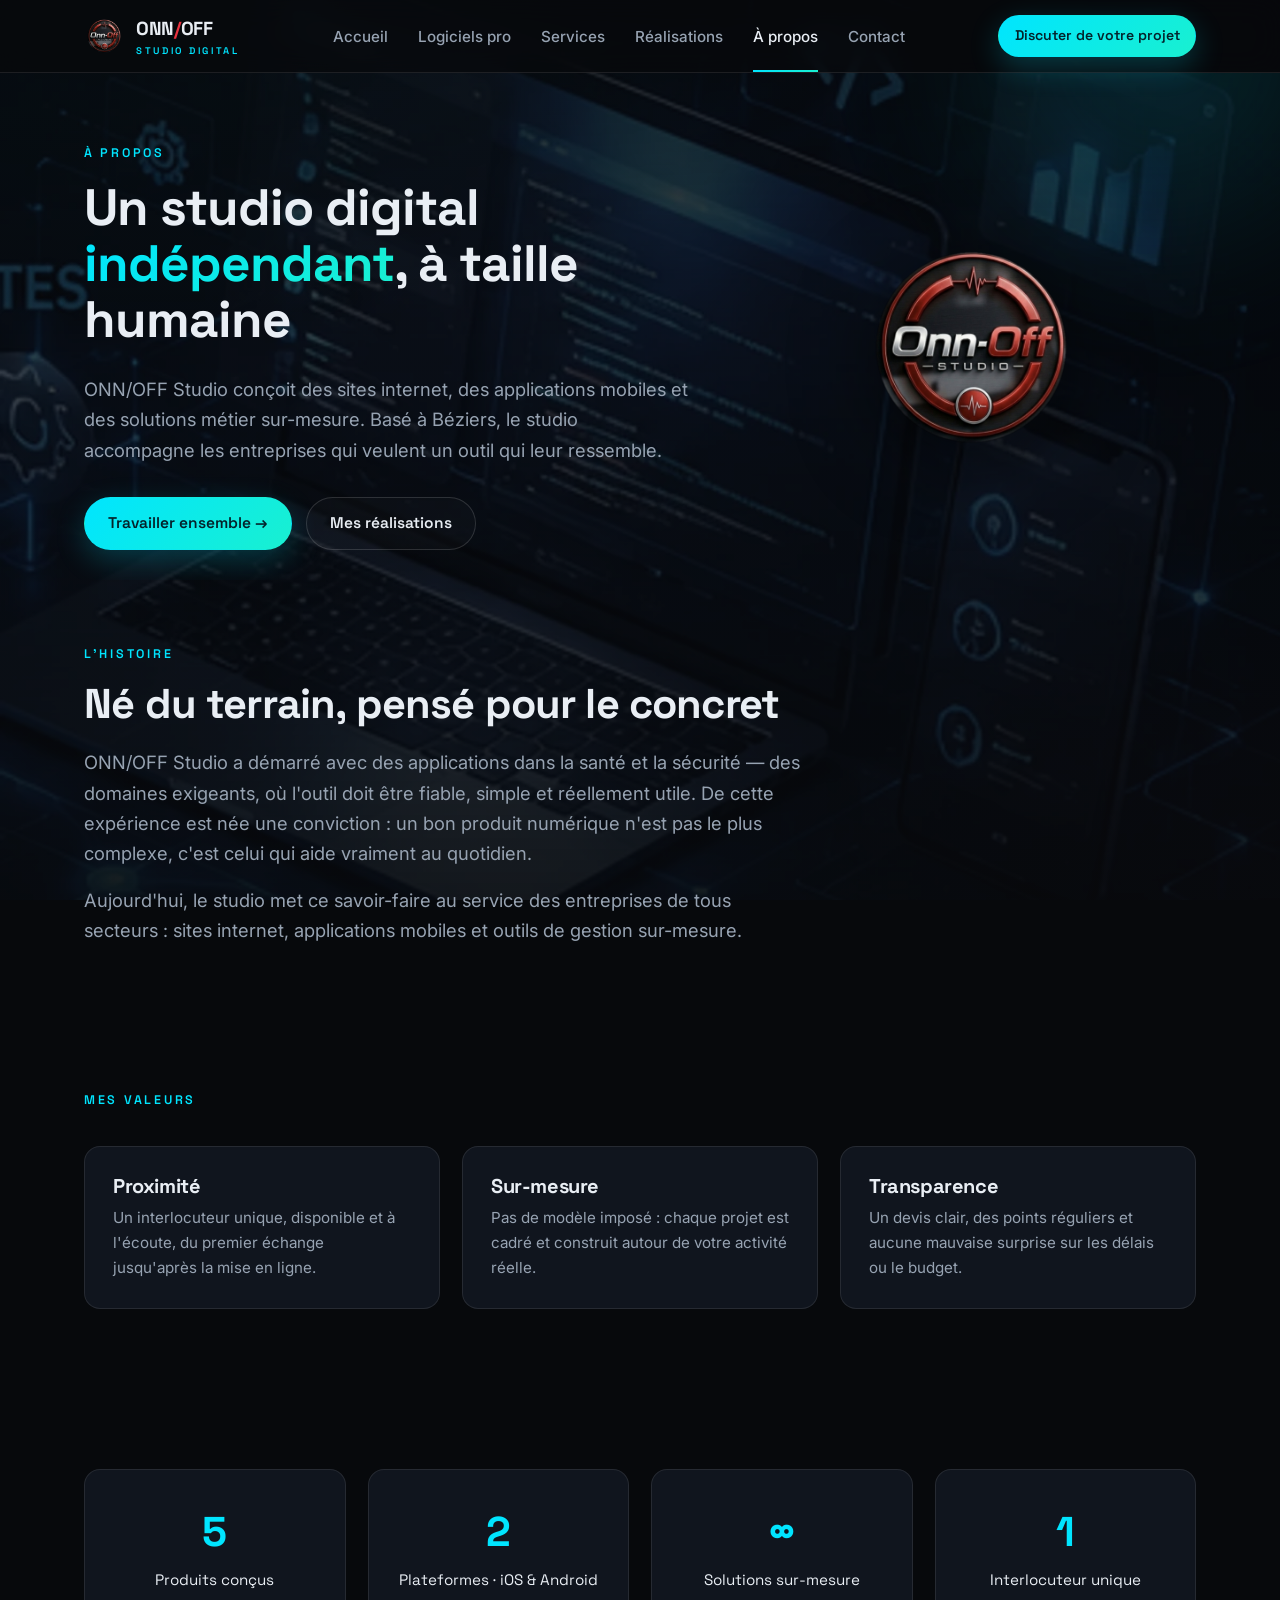
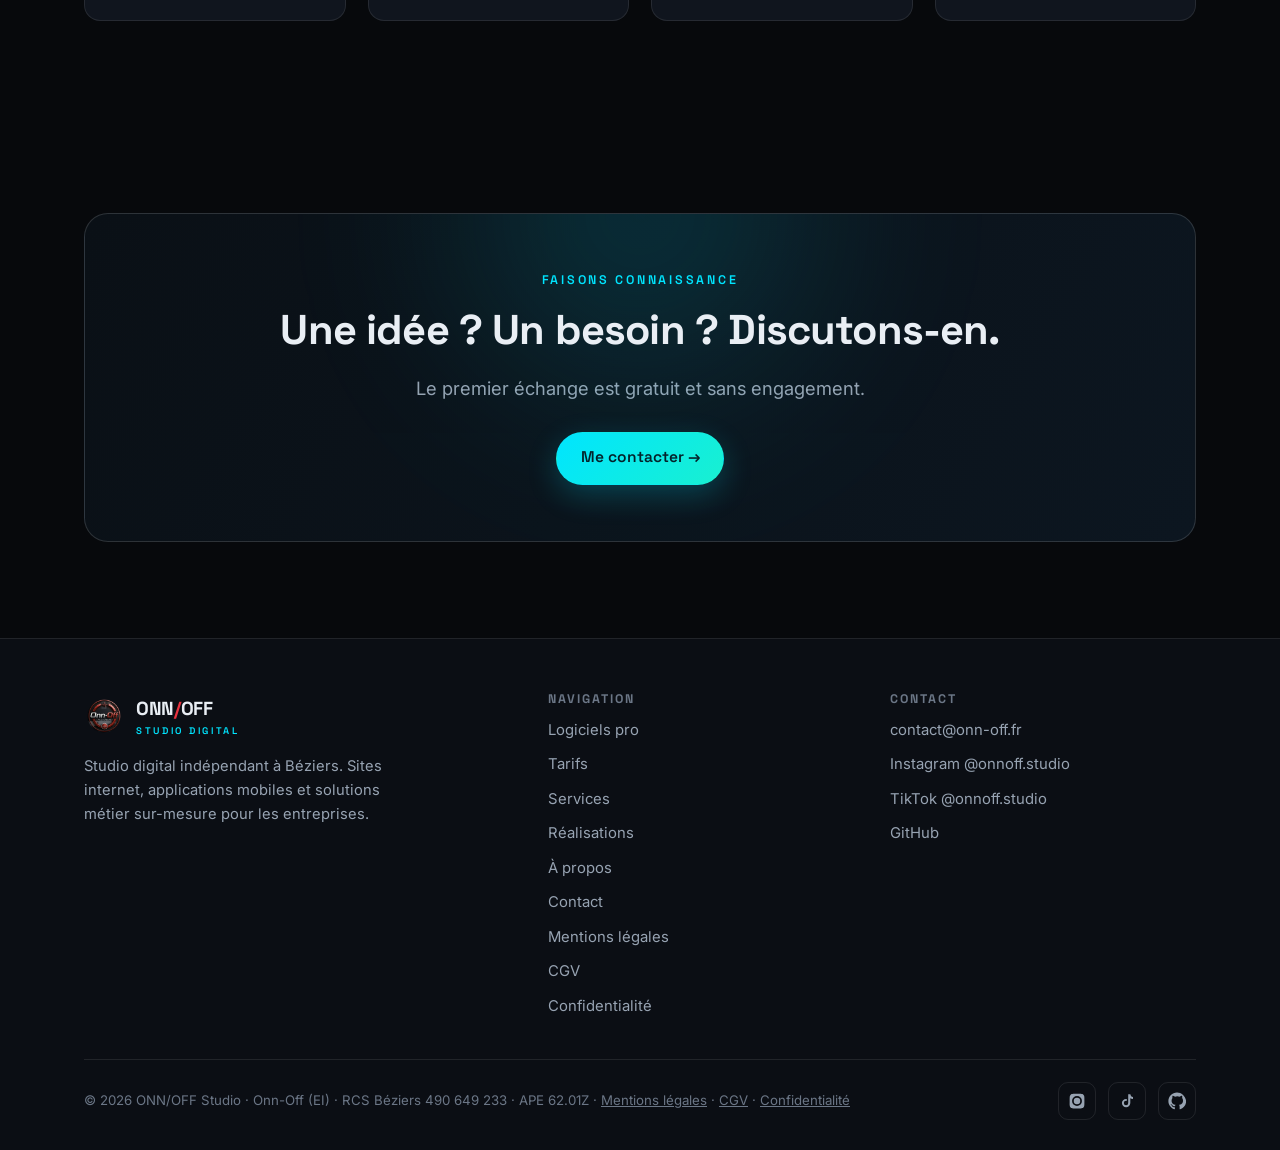
==== a-propos.html @ 8f3fb1c6 "feat: email de contact professionnel contact@onn-off.fr (remplace onnoff1975@gmail.com) Co-Authored-" ====
<!DOCTYPE html>
<html lang="fr">
<head>
<meta charset="UTF-8">
<meta name="viewport" content="width=device-width, initial-scale=1">
<title>À propos — ONN/OFF Studio · Studio digital indépendant à Béziers</title>
<meta name="description" content="ONN/OFF Studio, studio digital indépendant à Béziers : sites web, applications mobiles et solutions métier sur-mesure pour les entreprises.">
<meta property="og:title" content="À propos — ONN/OFF Studio · Studio digital indépendant à Béziers">
<meta property="og:description" content="ONN/OFF Studio, studio digital indépendant à Béziers : sites web, applications mobiles et solutions métier sur-mesure pour les entreprises.">
<meta property="og:image" content="og-banner.png">
<link rel="icon" href="logo.png">
<link rel="preconnect" href="https://fonts.googleapis.com">
<link rel="preconnect" href="https://fonts.gstatic.com" crossorigin>
<link href="https://fonts.googleapis.com/css2?family=Inter:wght@400;500;600&family=Space+Grotesk:wght@500;600;700&display=swap" rel="stylesheet">
<link rel="stylesheet" href="style.css">
</head>
<body>
<header class="site-header">
  <div class="container nav">
    <a href="index.html" class="brand">
      <img src="logo.png" alt="ONN/OFF Studio">
      <span>ONN<span class="slash">/</span>OFF<small>STUDIO DIGITAL</small></span>
    </a>
    <nav>
      <ul class="nav-links"><li><a href="index.html">Accueil</a></li><li><a href="index.html#logiciels-pro">Logiciels pro</a></li><li><a href="services.html">Services</a></li><li><a href="realisations.html">Réalisations</a></li><li><a href="a-propos.html" class="active">À propos</a></li><li><a href="contact.html">Contact</a></li></ul>
    </nav>
    <div class="nav-cta">
      <a href="contact.html" class="btn btn-primary btn-sm">Discuter de votre projet</a>
      <button class="burger" aria-label="Menu">
        <svg viewBox="0 0 24 24" fill="none" stroke="currentColor" stroke-width="2"><path d="M3 6h18M3 12h18M3 18h18"/></svg>
      </button>
    </div>
  </div>
</header>

<section class="page-hero"><div class="glow glow--cyan"></div>
  <div class="container hero-grid" style="align-items:center">
    <div class="reveal">
      <p class="eyebrow">À propos</p>
      <h1>Un studio digital <span class="grad-text">indépendant</span>, à taille humaine</h1>
      <p class="lead">ONN/OFF Studio conçoit des sites internet, des applications mobiles et des solutions métier sur-mesure. Basé à Béziers, le studio accompagne les entreprises qui veulent un outil qui leur ressemble.</p>
      <div class="hero-cta"><a href="contact.html" class="btn btn-primary">Travailler ensemble &rarr;</a><a href="realisations.html" class="btn btn-ghost">Mes réalisations</a></div>
    </div>
    <div class="hero-visual reveal" style="text-align:center">
      <img src="logo.png" alt="ONN/OFF Studio" style="width:230px;margin:0 auto;filter:drop-shadow(0 18px 40px rgba(0,0,0,.55))">
    </div>
  </div>
</section>

<section class="section section--tight">
  <div class="container">
    <div class="reveal" style="max-width:70ch">
      <p class="eyebrow">L'histoire</p>
      <h2>Né du terrain, pensé pour le concret</h2>
      <p class="lead">ONN/OFF Studio a démarré avec des applications dans la santé et la sécurité — des domaines exigeants, où l'outil doit être fiable, simple et réellement utile. De cette expérience est née une conviction&nbsp;: un bon produit numérique n'est pas le plus complexe, c'est celui qui aide vraiment au quotidien.</p>
      <p class="lead">Aujourd'hui, le studio met ce savoir-faire au service des entreprises de tous secteurs&nbsp;: sites internet, applications mobiles et outils de gestion sur-mesure.</p>
    </div>
  </div>
</section>

<section class="section section--tight">
  <div class="container">
    <p class="eyebrow reveal">Mes valeurs</p>
    <div class="grid grid-3 reveal" style="margin-top:36px">
      <div class="card"><h3>Proximité</h3><p>Un interlocuteur unique, disponible et à l'écoute, du premier échange jusqu'après la mise en ligne.</p></div>
      <div class="card"><h3>Sur-mesure</h3><p>Pas de modèle imposé&nbsp;: chaque projet est cadré et construit autour de votre activité réelle.</p></div>
      <div class="card"><h3>Transparence</h3><p>Un devis clair, des points réguliers et aucune mauvaise surprise sur les délais ou le budget.</p></div>
    </div>
  </div>
</section>

<section class="section">
  <div class="container">
    <div class="grid grid-4 reveal">
      <div class="card center"><div class="num" style="position:static;color:var(--cyan);font-size:2.6rem">5</div><p style="color:var(--text);font-family:Space Grotesk">Produits conçus</p></div>
      <div class="card center"><div class="num" style="position:static;color:var(--cyan);font-size:2.6rem">2</div><p style="color:var(--text);font-family:Space Grotesk">Plateformes &middot; iOS &amp; Android</p></div>
      <div class="card center"><div class="num" style="position:static;color:var(--cyan);font-size:2.6rem">∞</div><p style="color:var(--text);font-family:Space Grotesk">Solutions sur-mesure</p></div>
      <div class="card center"><div class="num" style="position:static;color:var(--cyan);font-size:2.6rem">1</div><p style="color:var(--text);font-family:Space Grotesk">Interlocuteur unique</p></div>
    </div>
  </div>
</section>

<section class="section"><div class="container"><div class="cta-band reveal"><div class="glow glow--cyan"></div>
  <p class="eyebrow">Faisons connaissance</p>
  <h2>Une idée&nbsp;? Un besoin&nbsp;? Discutons-en.</h2>
  <p class="lead" style="margin:0 auto 28px">Le premier échange est gratuit et sans engagement.</p>
  <a href="contact.html" class="btn btn-primary">Me contacter &rarr;</a>
</div></div></section>
<footer class="site-footer">
  <div class="container">
    <div class="footer-top">
      <div>
        <a href="index.html" class="brand" style="margin-bottom:14px">
          <img src="logo.png" alt=""><span>ONN<span class="slash">/</span>OFF<small>STUDIO DIGITAL</small></span>
        </a>
        <p>Studio digital indépendant à Béziers. Sites internet, applications mobiles et solutions métier sur-mesure pour les entreprises.</p>
      </div>
      <div class="footer-col">
        <h4>Navigation</h4>
        <a href="index.html#logiciels-pro">Logiciels pro</a>
        <a href="tarifs.html">Tarifs</a>
        <a href="services.html">Services</a>
        <a href="realisations.html">Réalisations</a>
        <a href="a-propos.html">À propos</a>
        <a href="contact.html">Contact</a>
        <a href="mentions-legales.html">Mentions légales</a>
        <a href="cgv.html">CGV</a>
        <a href="confidentialite.html">Confidentialité</a>
      </div>
      <div class="footer-col">
        <h4>Contact</h4>
        <a href="mailto:contact@onn-off.fr">contact@onn-off.fr</a>
        <a href="https://www.instagram.com/onnoff.studio/" target="_blank" rel="noopener">Instagram @onnoff.studio</a>
        <a href="https://www.tiktok.com/@onnoff.studio" target="_blank" rel="noopener">TikTok @onnoff.studio</a>
        <a href="https://github.com/olivieronno-svg" target="_blank" rel="noopener">GitHub</a>
      </div>
    </div>
    <div class="footer-bottom">
      <small>&copy; <span id="year">2026</span> ONN/OFF Studio &middot; Onn-Off (EI) &middot; RCS Béziers 490&nbsp;649&nbsp;233 &middot; APE 62.01Z &middot; <a href="mentions-legales.html" style="color:inherit;text-decoration:underline">Mentions légales</a> &middot; <a href="cgv.html" style="color:inherit;text-decoration:underline">CGV</a> &middot; <a href="confidentialite.html" style="color:inherit;text-decoration:underline">Confidentialité</a></small>
      <div class="socials">
        <a href="https://www.instagram.com/onnoff.studio/" target="_blank" rel="noopener" aria-label="Instagram"><svg viewBox="0 0 24 24"><path d="M12 2.2c3.2 0 3.6 0 4.9.07 1.2.06 1.8.25 2.2.42.6.2 1 .5 1.4.9.4.4.7.8.9 1.4.17.4.36 1 .42 2.2.06 1.3.07 1.7.07 4.9s0 3.6-.07 4.9c-.06 1.2-.25 1.8-.42 2.2-.2.6-.5 1-.9 1.4-.4.4-.8.7-1.4.9-.4.17-1 .36-2.2.42-1.3.06-1.7.07-4.9.07s-3.6 0-4.9-.07c-1.2-.06-1.8-.25-2.2-.42-.6-.2-1-.5-1.4-.9-.4-.4-.7-.8-.9-1.4-.17-.4-.36-1-.42-2.2C2.2 15.6 2.2 15.2 2.2 12s0-3.6.07-4.9c.06-1.2.25-1.8.42-2.2.2-.6.5-1 .9-1.4.4-.4.8-.7 1.4-.9.4-.17 1-.36 2.2-.42C8.4 2.2 8.8 2.2 12 2.2zm0 3.2A6.6 6.6 0 1018.6 12 6.6 6.6 0 0012 5.4zm0 10.9A4.3 4.3 0 1116.3 12 4.3 4.3 0 0112 16.3zm6.8-11.2a1.54 1.54 0 11-1.54-1.54 1.54 1.54 0 011.54 1.54z"/></svg></a>
        <a href="https://www.tiktok.com/@onnoff.studio" target="_blank" rel="noopener" aria-label="TikTok"><svg viewBox="0 0 24 24"><path d="M16.5 3c.3 2 1.5 3.5 3.5 3.8v2.6c-1.3.1-2.5-.3-3.6-1v6.4a5.6 5.6 0 11-5.6-5.6c.3 0 .6 0 .9.1v2.7a2.9 2.9 0 00-1-.2 2.9 2.9 0 102.9 2.9V3z"/></svg></a>
        <a href="https://github.com/olivieronno-svg" target="_blank" rel="noopener" aria-label="GitHub"><svg viewBox="0 0 24 24"><path d="M12 .5C5.7.5.5 5.7.5 12c0 5.1 3.3 9.4 7.9 10.9.6.1.8-.3.8-.6v-2c-3.2.7-3.9-1.5-3.9-1.5-.5-1.3-1.3-1.7-1.3-1.7-1.1-.7.1-.7.1-.7 1.2.1 1.8 1.2 1.8 1.2 1 1.8 2.8 1.3 3.5 1 .1-.8.4-1.3.7-1.6-2.6-.3-5.3-1.3-5.3-5.8 0-1.3.5-2.3 1.2-3.1-.1-.3-.5-1.5.1-3.1 0 0 1-.3 3.3 1.2a11.5 11.5 0 016 0c2.3-1.5 3.3-1.2 3.3-1.2.6 1.6.2 2.8.1 3.1.8.8 1.2 1.8 1.2 3.1 0 4.5-2.7 5.5-5.3 5.8.4.4.8 1.1.8 2.2v3.3c0 .3.2.7.8.6 4.6-1.5 7.9-5.8 7.9-10.9C23.5 5.7 18.3.5 12 .5z"/></svg></a>
      </div>
    </div>
  </div>
</footer>
<script src="main.js"></script>
</body>
</html>
---- style.css ----
/* =========================================================
   ONN/OFF Studio — Design system
   Sombre & tech · noir/cyan + accents rouges
   ========================================================= */
:root{
  --bg:#07090c; --bg2:#0b0e14; --panel:#10151e; --panel2:#141b26;
  --line:rgba(255,255,255,.09); --line2:rgba(255,255,255,.14);
  --text:#e9eef4; --muted:#97a3b2; --dim:#6b7686;
  --cyan:#00e5ff; --cyan-d:#0bb6cc; --teal:#19f0d0; --red:#e8323f; --red-d:#b81f2b;
  --r:16px; --r-sm:11px; --maxw:1160px;
  --shadow:0 24px 60px rgba(0,0,0,.45);
  --grad:linear-gradient(135deg,#00e5ff 0%,#19f0d0 100%);
}
*{box-sizing:border-box}
html{scroll-behavior:smooth}
body{
  margin:0; background:var(--bg); color:var(--text);
  font-family:'Inter',system-ui,-apple-system,Segoe UI,Roboto,sans-serif;
  font-size:17px; line-height:1.65; -webkit-font-smoothing:antialiased;
  overflow-x:hidden;
}
h1,h2,h3,h4{font-family:'Space Grotesk','Inter',sans-serif; line-height:1.1; margin:0 0 .5em; letter-spacing:-.02em; font-weight:700}
h1{font-size:clamp(2.3rem,5.2vw,4rem)}
h2{font-size:clamp(1.7rem,3.6vw,2.6rem)}
h3{font-size:1.25rem}
p{margin:0 0 1rem}
a{color:inherit;text-decoration:none}
img{max-width:100%;display:block}
.container{max-width:var(--maxw);margin:0 auto;padding:0 24px}
.accent{color:var(--cyan)}
.grad-text{background:var(--grad);-webkit-background-clip:text;background-clip:text;color:transparent}
.muted{color:var(--muted)}
.eyebrow{font-family:'Space Grotesk';font-size:.78rem;font-weight:600;letter-spacing:.22em;text-transform:uppercase;color:var(--cyan);margin-bottom:1rem}
.center{text-align:center}
.section{padding:96px 0;position:relative}
.section--tight{padding:64px 0}
.lead{font-size:1.15rem;color:var(--muted);max-width:60ch}

/* ---- glows / background fx ---- */
.glow{position:absolute;border-radius:50%;filter:blur(90px);opacity:.5;z-index:0;pointer-events:none}
.glow--cyan{background:radial-gradient(circle,rgba(0,229,255,.5),transparent 70%)}
.glow--red{background:radial-gradient(circle,rgba(232,50,63,.4),transparent 70%)}

/* ---- buttons ---- */
.btn{display:inline-flex;align-items:center;gap:.5em;font-family:'Space Grotesk';font-weight:600;font-size:.97rem;
  padding:.82em 1.5em;border-radius:999px;border:1px solid transparent;cursor:pointer;transition:.2s ease;white-space:nowrap}
.btn-primary{background:var(--grad);color:#04222a;box-shadow:0 10px 30px rgba(0,229,255,.22)}
.btn-primary:hover{transform:translateY(-2px);box-shadow:0 16px 40px rgba(0,229,255,.34)}
.btn-ghost{border-color:var(--line2);color:var(--text);background:rgba(255,255,255,.02)}
.btn-ghost:hover{border-color:var(--cyan);color:var(--cyan)}
.btn-sm{padding:.6em 1.1em;font-size:.88rem}

/* ---- header / nav ---- */
.site-header{position:sticky;top:0;z-index:50;backdrop-filter:blur(14px);
  background:rgba(7,9,12,.72);border-bottom:1px solid var(--line)}
.nav{display:flex;align-items:center;justify-content:space-between;height:72px}
.brand{display:flex;align-items:center;gap:12px;font-family:'Space Grotesk';font-weight:700;font-size:1.18rem;letter-spacing:-.02em}
.brand img{width:40px;height:40px}
.brand .slash{color:var(--red)}
.brand small{display:block;font-size:.6rem;letter-spacing:.28em;color:var(--cyan);font-weight:600}
.nav-links{display:flex;align-items:center;gap:30px;list-style:none;margin:0;padding:0}
.nav-links a{font-size:.95rem;color:var(--muted);font-weight:500;transition:.2s;position:relative}
.nav-links a:hover,.nav-links a.active{color:var(--text)}
.nav-links a.active::after{content:"";position:absolute;left:0;right:0;bottom:-26px;height:2px;background:var(--grad)}
.nav-cta{display:flex;align-items:center;gap:14px}
.burger{display:none;background:none;border:0;color:var(--text);cursor:pointer;padding:6px}
.burger svg{width:26px;height:26px}

/* ---- hero ---- */
.hero{position:relative;padding:88px 0 72px;overflow:hidden}
.hero .glow--cyan{width:640px;height:640px;top:-220px;right:-160px}
.hero .glow--red{width:420px;height:420px;bottom:-200px;left:-160px;opacity:.3}
.hero-grid{display:grid;grid-template-columns:1.15fr .85fr;gap:54px;align-items:center;position:relative;z-index:2}
.hero h1{margin-bottom:.35em}
.hero .lead{font-size:1.22rem}
.hero-cta{display:flex;gap:14px;flex-wrap:wrap;margin-top:32px}
.hero-meta{display:flex;gap:28px;margin-top:38px;flex-wrap:wrap}
.hero-meta div{font-size:.86rem;color:var(--muted)}
.hero-meta b{display:block;font-family:'Space Grotesk';font-size:1.5rem;color:var(--text);font-weight:700}
.hero-visual{position:relative}
.device{background:var(--panel);border:1px solid var(--line2);border-radius:var(--r);box-shadow:var(--shadow);overflow:hidden}
.device .bar{display:flex;gap:7px;padding:13px 16px;border-bottom:1px solid var(--line);background:rgba(255,255,255,.02)}
.device .bar i{width:11px;height:11px;border-radius:50%;background:#2a3340;display:block}
.device .bar i:first-child{background:var(--red)}
.device img{width:100%;display:block}
.hero-logo-badge{position:absolute;width:96px;height:96px;right:-18px;bottom:-22px;
  filter:drop-shadow(0 12px 24px rgba(0,0,0,.5))}

/* ---- pills row ---- */
.pillrow{display:flex;flex-wrap:wrap;gap:10px;margin-top:30px}
.pill{font-size:.84rem;color:var(--muted);border:1px solid var(--line);background:rgba(255,255,255,.02);
  padding:.45em 1em;border-radius:999px}
.pill::before{content:"";display:inline-block;width:6px;height:6px;border-radius:50%;background:var(--cyan);margin-right:8px;vertical-align:middle}

/* ---- cards / grids ---- */
.grid{display:grid;gap:22px}
.grid-2{grid-template-columns:repeat(2,1fr)}
.grid-3{grid-template-columns:repeat(3,1fr)}
.grid-4{grid-template-columns:repeat(4,1fr)}
.card{background:var(--panel);border:1px solid var(--line);border-radius:var(--r);padding:28px;transition:.25s ease;position:relative;overflow:hidden}
.card:hover{transform:translateY(-4px);border-color:var(--line2);box-shadow:var(--shadow)}
.card .num{font-family:'Space Grotesk';font-size:2.4rem;font-weight:700;color:rgba(0,229,255,.16);position:absolute;top:14px;right:20px}
.card h3{margin-bottom:.4em}
.card p{color:var(--muted);font-size:.95rem;margin:0}
.card .ico{width:46px;height:46px;border-radius:12px;display:flex;align-items:center;justify-content:center;
  background:rgba(0,229,255,.1);border:1px solid rgba(0,229,255,.25);margin-bottom:18px}
.card .ico svg{width:24px;height:24px;stroke:var(--cyan);fill:none;stroke-width:1.7}
.card--accent{border-color:rgba(0,229,255,.3)}
.card-link{margin-top:16px;font-family:'Space Grotesk';font-weight:600;font-size:.9rem;color:var(--cyan);display:inline-flex;gap:6px}

/* ---- portfolio cards ---- */
.work{background:var(--panel);border:1px solid var(--line);border-radius:var(--r);overflow:hidden;transition:.25s;display:flex;flex-direction:column}
.work:hover{transform:translateY(-4px);border-color:var(--line2);box-shadow:var(--shadow)}
.work-shot{aspect-ratio:1200/628;overflow:hidden;background:#05070a;border-bottom:1px solid var(--line)}
.work-shot img{width:100%;height:100%;object-fit:cover}
.work-body{padding:22px 24px 26px;display:flex;flex-direction:column;gap:6px;flex:1}
.work-body .cat{font-family:'Space Grotesk';font-size:.72rem;letter-spacing:.14em;text-transform:uppercase;color:var(--cyan)}
.work-body h3{margin:.1em 0 .2em}
.work-body p{color:var(--muted);font-size:.93rem;margin:0 0 8px}
.work-meta{margin-top:auto;display:flex;align-items:center;gap:10px;flex-wrap:wrap}
.badge{font-family:'Space Grotesk';font-size:.68rem;font-weight:600;letter-spacing:.06em;padding:.3em .7em;border-radius:999px;text-transform:uppercase}
.badge-live{background:rgba(25,240,208,.14);color:var(--teal)}
.badge-flag{background:rgba(232,50,63,.16);color:#ff6b76}
.badge-dev{background:rgba(242,166,12,.16);color:#f3b34e}
.appicon{width:40px;height:40px;border-radius:10px;border:1px solid var(--line)}

/* ---- featured case ---- */
.feature{display:grid;grid-template-columns:1fr 1fr;gap:0;background:var(--panel);border:1px solid var(--line2);border-radius:var(--r);overflow:hidden}
.feature .media{background:#05070a;display:flex;align-items:center;justify-content:center;border-right:1px solid var(--line)}
.feature .media img{width:100%;height:100%;object-fit:cover}
.feature .body{padding:42px}
.feature .body h2{font-size:1.9rem}
.tags{display:flex;flex-wrap:wrap;gap:8px;margin:18px 0}
.tags span{font-size:.8rem;color:var(--muted);border:1px solid var(--line);border-radius:999px;padding:.3em .8em}

/* ---- steps ---- */
.steps{counter-reset:s;display:grid;grid-template-columns:repeat(4,1fr);gap:22px}
.step{position:relative;padding-top:18px;border-top:2px solid var(--line2)}
.step .n{font-family:'Space Grotesk';font-weight:700;color:var(--cyan);font-size:1.5rem}
.step h4{margin:.3em 0 .3em;font-size:1.05rem}
.step p{color:var(--muted);font-size:.9rem;margin:0}

/* ---- CTA band ---- */
.cta-band{position:relative;overflow:hidden;background:linear-gradient(120deg,#0a1016,#0c1620);border:1px solid var(--line2);border-radius:24px;padding:56px;text-align:center}
.cta-band .glow--cyan{width:520px;height:520px;top:-260px;left:50%;transform:translateX(-50%);opacity:.4}
.cta-band h2{position:relative}
.cta-band .btn{position:relative}

/* ---- contact ---- */
.contact-grid{display:grid;grid-template-columns:1fr 1fr;gap:40px}
.field{margin-bottom:18px}
.field label{display:block;font-size:.85rem;color:var(--muted);margin-bottom:7px;font-weight:500}
.field input,.field textarea{width:100%;background:var(--bg2);border:1px solid var(--line2);border-radius:11px;
  color:var(--text);padding:13px 15px;font:inherit;font-size:.95rem;transition:.2s}
.field input:focus,.field textarea:focus{outline:none;border-color:var(--cyan);box-shadow:0 0 0 3px rgba(0,229,255,.12)}
.contact-info{display:flex;flex-direction:column;gap:18px}
.contact-info a{display:flex;align-items:center;gap:14px;padding:16px 18px;border:1px solid var(--line);border-radius:14px;background:var(--panel);transition:.2s}
.contact-info a:hover{border-color:var(--cyan);transform:translateX(3px)}
.contact-info .ci-ico{width:40px;height:40px;border-radius:10px;background:rgba(0,229,255,.1);display:flex;align-items:center;justify-content:center;flex-shrink:0}
.contact-info .ci-ico svg{width:20px;height:20px;stroke:var(--cyan);fill:none;stroke-width:1.7}
.contact-info b{display:block;font-family:'Space Grotesk'}
.contact-info span{font-size:.85rem;color:var(--muted)}

/* ---- page hero (inner) ---- */
.page-hero{position:relative;padding:70px 0 30px;overflow:hidden}
.page-hero .glow--cyan{width:480px;height:480px;top:-260px;right:-120px;opacity:.4}
.page-hero h1{font-size:clamp(2rem,4.4vw,3.2rem)}

/* ---- footer ---- */
.site-footer{border-top:1px solid var(--line);padding:54px 0 30px;background:var(--bg2);position:relative}
.footer-top{display:grid;grid-template-columns:1.4fr 1fr 1fr;gap:36px;margin-bottom:36px}
.footer-top p{color:var(--muted);font-size:.92rem;max-width:34ch}
.footer-col h4{font-size:.78rem;letter-spacing:.16em;text-transform:uppercase;color:var(--dim);font-family:'Space Grotesk'}
.footer-col a{display:block;color:var(--muted);font-size:.93rem;padding:5px 0;transition:.2s}
.footer-col a:hover{color:var(--cyan)}
.footer-bottom{display:flex;justify-content:space-between;align-items:center;border-top:1px solid var(--line);padding-top:22px;flex-wrap:wrap;gap:12px}
.footer-bottom small{color:var(--dim);font-size:.83rem}
.socials{display:flex;gap:12px}
.socials a{width:38px;height:38px;border:1px solid var(--line);border-radius:10px;display:flex;align-items:center;justify-content:center;color:var(--muted);transition:.2s}
.socials a:hover{border-color:var(--cyan);color:var(--cyan);transform:translateY(-2px)}
.socials svg{width:18px;height:18px;fill:currentColor}

/* ---- reveal animation ---- */
.reveal{opacity:0;transform:translateY(22px);transition:opacity .7s ease,transform .7s ease}
.reveal.in{opacity:1;transform:none}

/* ---- responsive ---- */
@media(max-width:960px){
  .hero-grid{grid-template-columns:1fr;gap:40px}
  .hero-visual{max-width:520px}
  .grid-4{grid-template-columns:repeat(2,1fr)}
  .grid-3{grid-template-columns:repeat(2,1fr)}
  .feature{grid-template-columns:1fr}
  .feature .media{border-right:0;border-bottom:1px solid var(--line);min-height:240px}
  .steps{grid-template-columns:repeat(2,1fr)}
  .contact-grid{grid-template-columns:1fr}
  .footer-top{grid-template-columns:1fr 1fr}
}
@media(max-width:680px){
  body{font-size:16px}
  .section{padding:68px 0}
  .nav-links,.nav-cta .btn{display:none}
  .burger{display:inline-flex}
  .nav-links.open{display:flex;position:absolute;top:72px;left:0;right:0;flex-direction:column;gap:0;
    background:var(--bg2);border-bottom:1px solid var(--line);padding:10px 24px 20px}
  .nav-links.open a{padding:13px 0;border-bottom:1px solid var(--line);width:100%}
  .nav-links.open a.active::after{display:none}
  .grid-2,.grid-3,.grid-4,.steps,.footer-top{grid-template-columns:1fr}
  .cta-band{padding:40px 24px}
  .feature .body{padding:28px}
}


/* ---- page légale ---- */
.legal{max-width:80ch}
.legal article{padding:22px 0;border-top:1px solid var(--line)}
.legal article:first-child{border-top:0;padding-top:0}
.legal h2{font-size:1.35rem;color:var(--text);margin-bottom:.5em}
.legal p{color:var(--muted);font-size:.98rem}
.legal ul{margin:0 0 1rem;padding-left:1.2em;color:var(--muted);font-size:.98rem}
.legal li{margin-bottom:.35em}
.legal a{color:var(--cyan)}
.legal strong{color:var(--text)}

/* ===== Fond animé — carrousel plein site (charte ONN/OFF) ===== */
html{background:var(--bg)}
body{background:transparent}
.site-bg{position:fixed;inset:0;z-index:-2;overflow:hidden;pointer-events:none}
.site-bg__slide{position:absolute;inset:0;background-size:cover;background-position:center;
  opacity:0;transition:opacity 2.2s ease-in-out;
  transform:scale(1.0);animation:bgZoom 30s ease-in-out infinite alternate}
.site-bg__slide.is-active{opacity:1}
@keyframes bgZoom{from{transform:scale(1.0)}to{transform:scale(1.045)}}
.site-veil{position:fixed;inset:0;z-index:-1;pointer-events:none;
  background:
    linear-gradient(180deg,rgba(7,9,12,.86),rgba(7,9,12,.74) 42%,rgba(7,9,12,.92)),
    radial-gradient(1200px 620px at 12% -5%,rgba(0,229,255,.12),transparent 60%),
    radial-gradient(1000px 560px at 105% 105%,rgba(232,50,63,.10),transparent 60%)}
@media(prefers-reduced-motion:reduce){.site-bg__slide{animation:none;transform:none}}
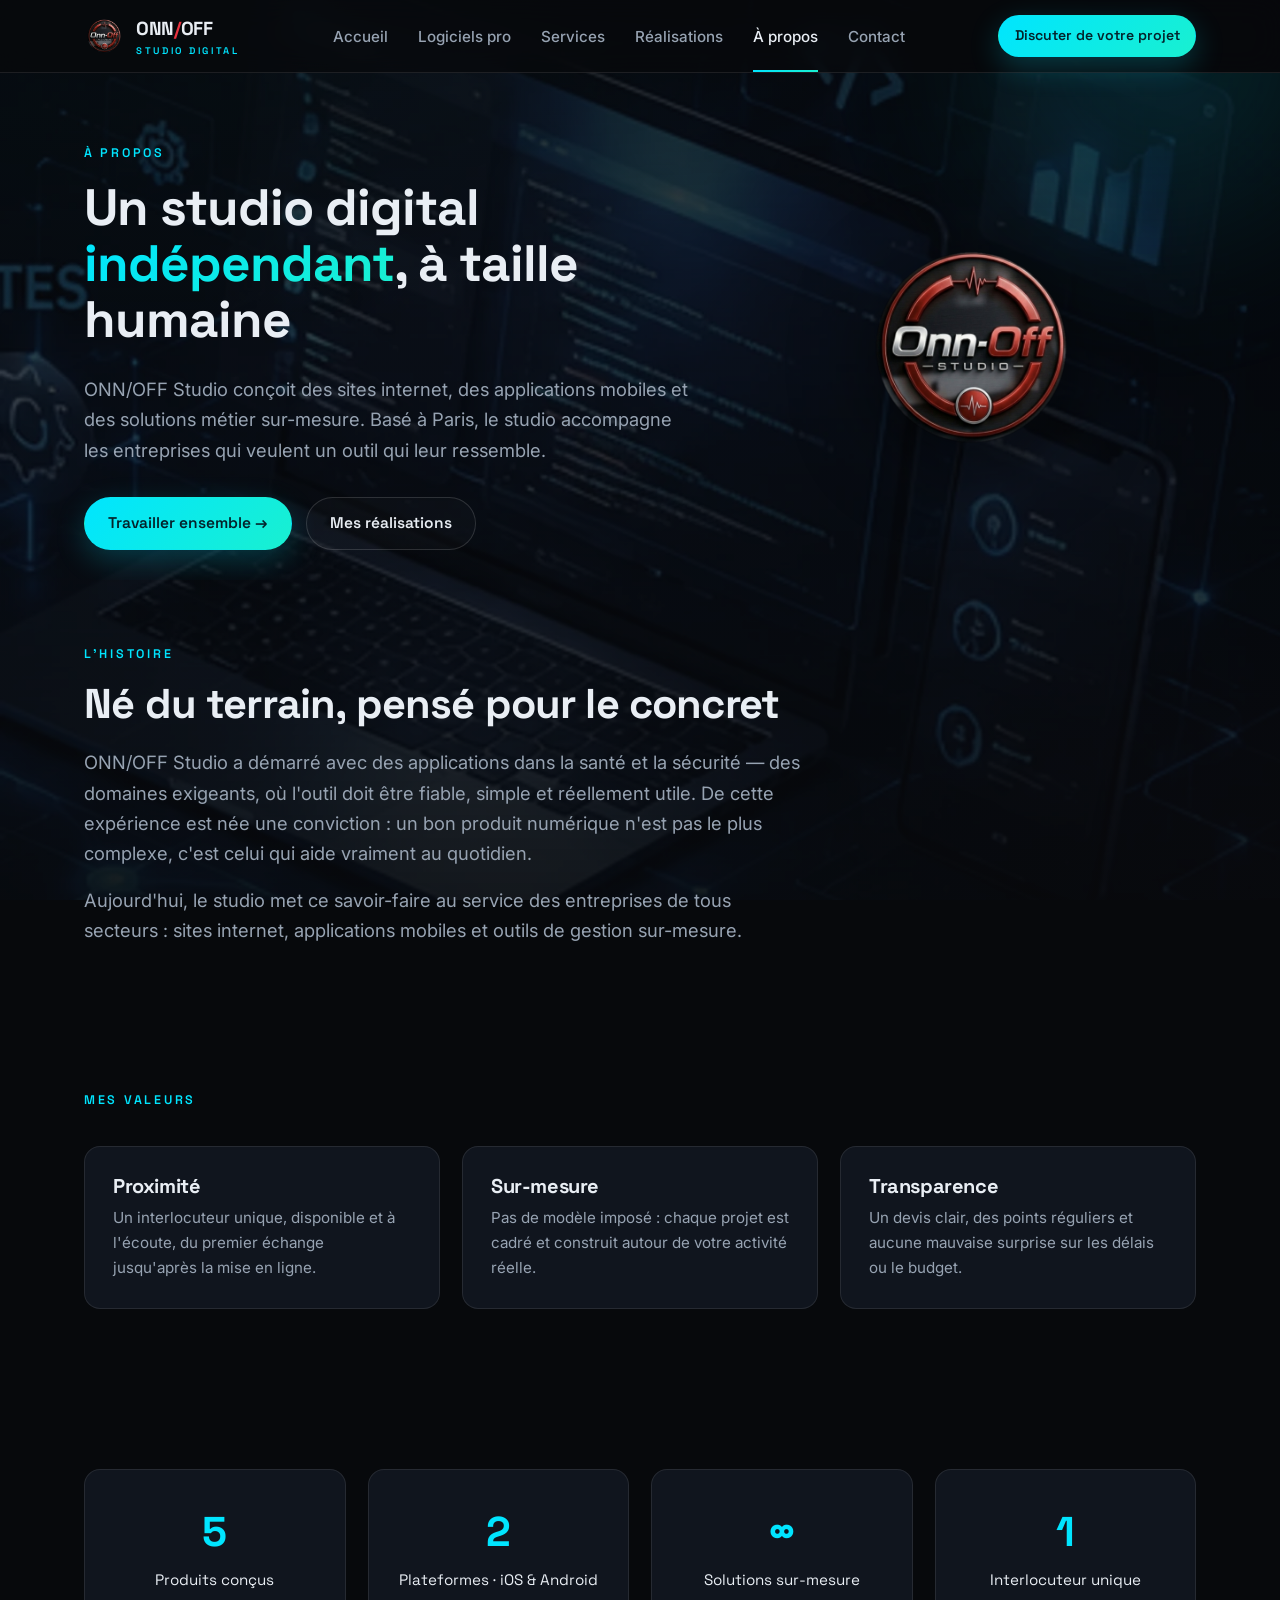
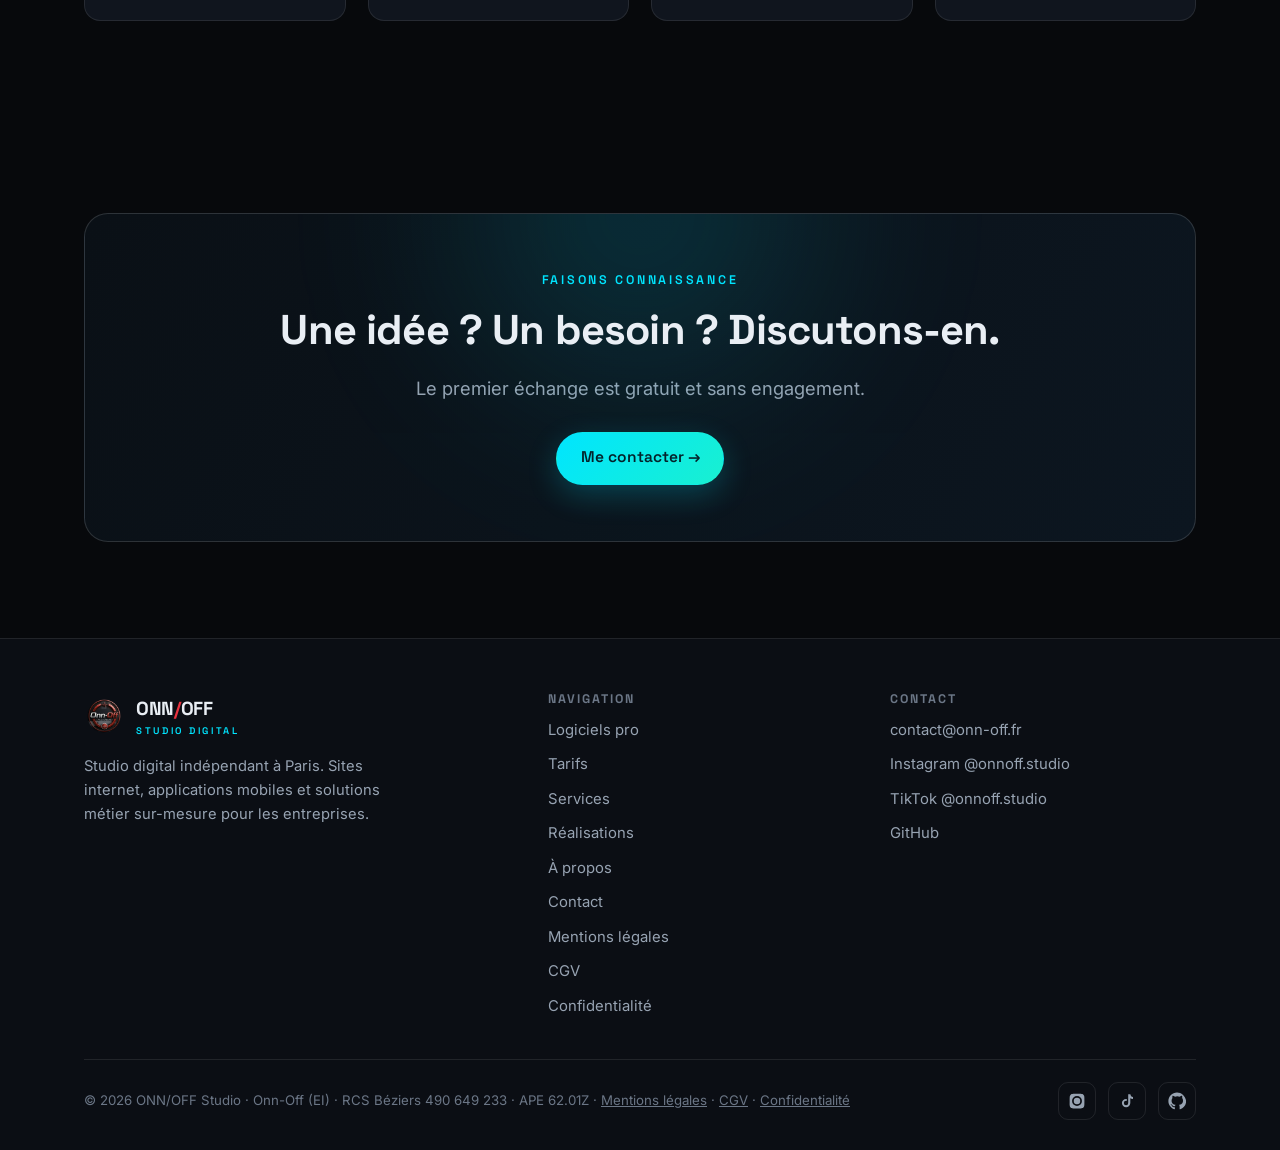
==== commit c6f04b86: "Siège à Paris : bascule des 51 mentions de Béziers La domiciliation a changé. L'adresse figurait à 5" ====
--- a/a-propos.html
+++ b/a-propos.html
@@ -3,16 +3,17 @@
 <head>
 <meta charset="UTF-8">
 <meta name="viewport" content="width=device-width, initial-scale=1">
-<title>À propos — ONN/OFF Studio · Studio digital indépendant à Béziers</title>
-<meta name="description" content="ONN/OFF Studio, studio digital indépendant à Béziers : sites web, applications mobiles et solutions métier sur-mesure pour les entreprises.">
-<meta property="og:title" content="À propos — ONN/OFF Studio · Studio digital indépendant à Béziers">
-<meta property="og:description" content="ONN/OFF Studio, studio digital indépendant à Béziers : sites web, applications mobiles et solutions métier sur-mesure pour les entreprises.">
+<title>À propos — ONN/OFF Studio · Studio digital indépendant à Paris</title>
+<meta name="description" content="ONN/OFF Studio, studio digital indépendant à Paris : sites web, applications mobiles et solutions métier sur-mesure pour les entreprises.">
+<meta property="og:title" content="À propos — ONN/OFF Studio · Studio digital indépendant à Paris">
+<meta property="og:description" content="ONN/OFF Studio, studio digital indépendant à Paris : sites web, applications mobiles et solutions métier sur-mesure pour les entreprises.">
 <meta property="og:image" content="og-banner.png">
 <link rel="icon" href="logo.png">
 <link rel="preconnect" href="https://fonts.googleapis.com">
 <link rel="preconnect" href="https://fonts.gstatic.com" crossorigin>
 <link href="https://fonts.googleapis.com/css2?family=Inter:wght@400;500;600&family=Space+Grotesk:wght@500;600;700&display=swap" rel="stylesheet">
 <link rel="stylesheet" href="style.css">
+<link rel="canonical" href="https://studio.onn-off.fr/a-propos.html">
 </head>
 <body>
 <header class="site-header">
@@ -38,7 +39,7 @@
     <div class="reveal">
       <p class="eyebrow">À propos</p>
       <h1>Un studio digital <span class="grad-text">indépendant</span>, à taille humaine</h1>
-      <p class="lead">ONN/OFF Studio conçoit des sites internet, des applications mobiles et des solutions métier sur-mesure. Basé à Béziers, le studio accompagne les entreprises qui veulent un outil qui leur ressemble.</p>
+      <p class="lead">ONN/OFF Studio conçoit des sites internet, des applications mobiles et des solutions métier sur-mesure. Basé à Paris, le studio accompagne les entreprises qui veulent un outil qui leur ressemble.</p>
       <div class="hero-cta"><a href="contact.html" class="btn btn-primary">Travailler ensemble &rarr;</a><a href="realisations.html" class="btn btn-ghost">Mes réalisations</a></div>
     </div>
     <div class="hero-visual reveal" style="text-align:center">
@@ -93,7 +94,7 @@
         <a href="index.html" class="brand" style="margin-bottom:14px">
           <img src="logo.png" alt=""><span>ONN<span class="slash">/</span>OFF<small>STUDIO DIGITAL</small></span>
         </a>
-        <p>Studio digital indépendant à Béziers. Sites internet, applications mobiles et solutions métier sur-mesure pour les entreprises.</p>
+        <p>Studio digital indépendant à Paris. Sites internet, applications mobiles et solutions métier sur-mesure pour les entreprises.</p>
       </div>
       <div class="footer-col">
         <h4>Navigation</h4>
--- a/style.css
+++ b/style.css
@@ -132,6 +132,7 @@
 .feature .body h2{font-size:1.9rem}
 .tags{display:flex;flex-wrap:wrap;gap:8px;margin:18px 0}
 .tags span{font-size:.8rem;color:var(--muted);border:1px solid var(--line);border-radius:999px;padding:.3em .8em}
+.tags span.inc{color:var(--teal);border-color:rgba(25,240,208,.42);background:rgba(25,240,208,.08);font-weight:600}
 
 /* ---- steps ---- */
 .steps{counter-reset:s;display:grid;grid-template-columns:repeat(4,1fr);gap:22px}
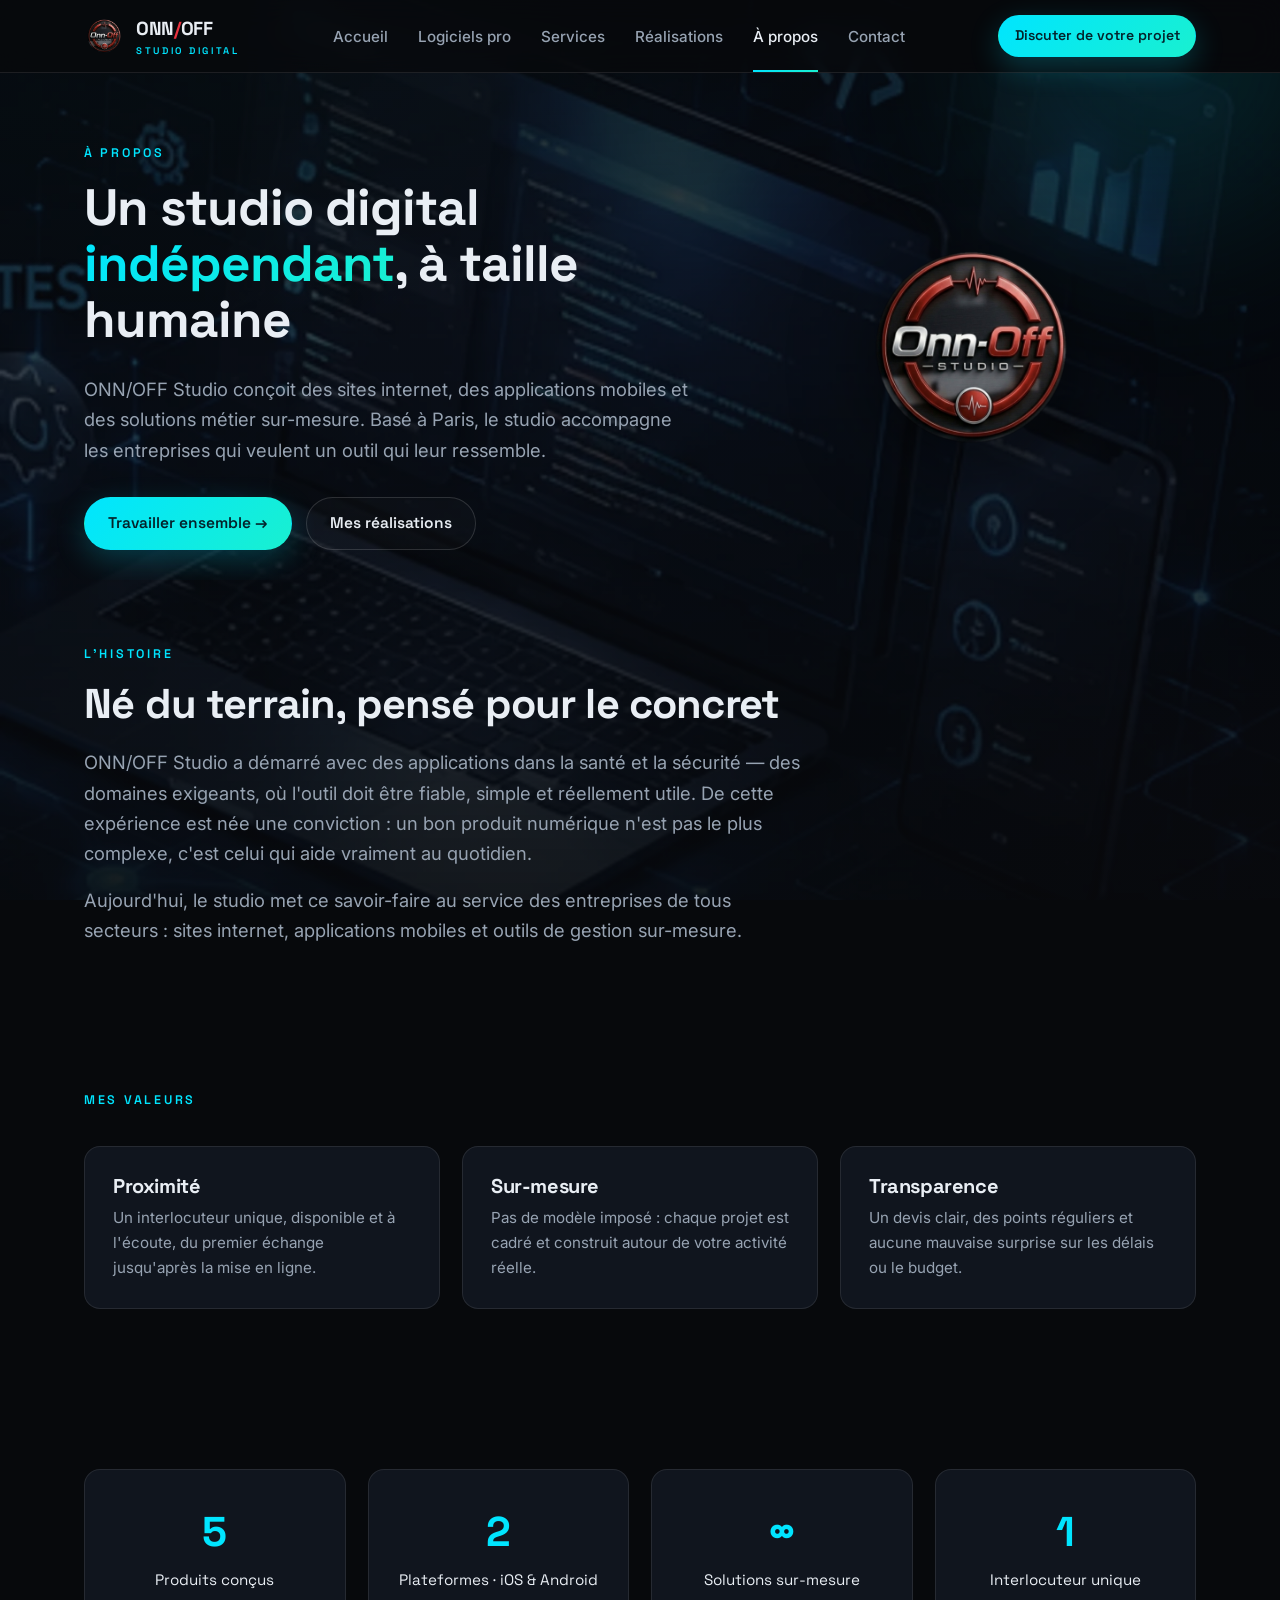
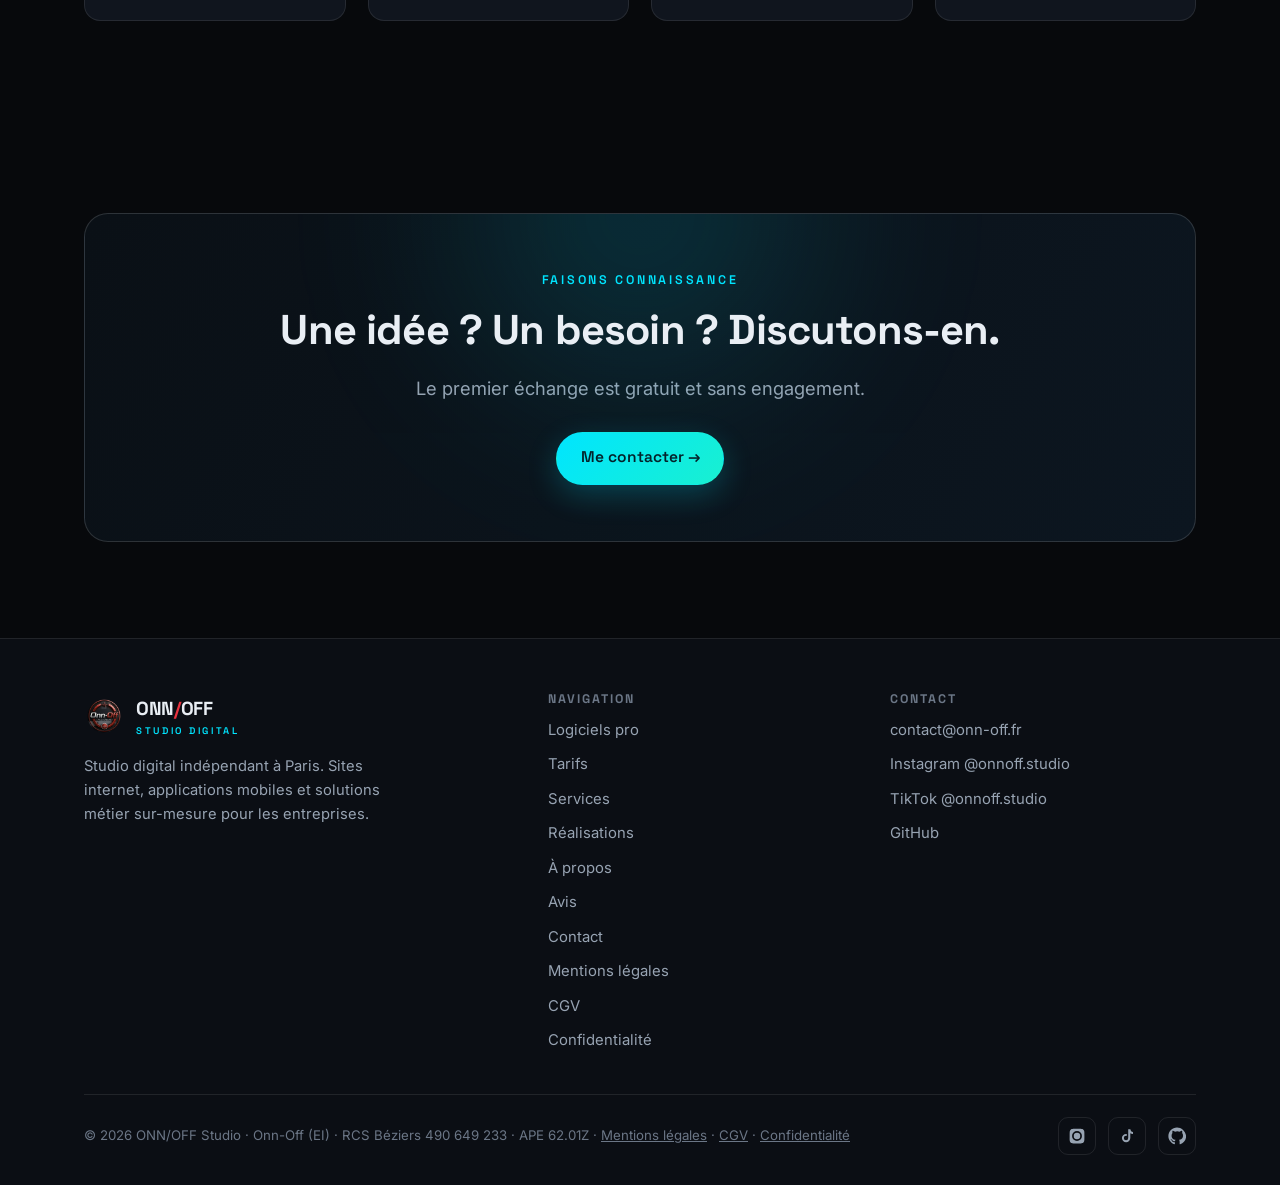
==== commit 16b7d6ee: "Menu : onglet Avis sur toutes les pages" ====
--- a/a-propos.html
+++ b/a-propos.html
@@ -3,9 +3,9 @@
 <head>
 <meta charset="UTF-8">
 <meta name="viewport" content="width=device-width, initial-scale=1">
-<title>À propos — ONN/OFF Studio · Studio digital indépendant à Paris</title>
+<title>À propos — ONN/OFF Studio, studio digital à Paris</title>
 <meta name="description" content="ONN/OFF Studio, studio digital indépendant à Paris : sites web, applications mobiles et solutions métier sur-mesure pour les entreprises.">
-<meta property="og:title" content="À propos — ONN/OFF Studio · Studio digital indépendant à Paris">
+<meta property="og:title" content="À propos — ONN/OFF Studio, studio digital à Paris">
 <meta property="og:description" content="ONN/OFF Studio, studio digital indépendant à Paris : sites web, applications mobiles et solutions métier sur-mesure pour les entreprises.">
 <meta property="og:image" content="og-banner.png">
 <link rel="icon" href="logo.png">
@@ -14,6 +14,43 @@
 <link href="https://fonts.googleapis.com/css2?family=Inter:wght@400;500;600&family=Space+Grotesk:wght@500;600;700&display=swap" rel="stylesheet">
 <link rel="stylesheet" href="style.css">
 <link rel="canonical" href="https://studio.onn-off.fr/a-propos.html">
+<script type="application/ld+json">
+{
+    "@context":  "https://schema.org",
+    "@type":  "AboutPage",
+    "@id":  "https://studio.onn-off.fr/a-propos.html#page",
+    "url":  "https://studio.onn-off.fr/a-propos.html",
+    "name":  "À propos — ONN/OFF Studio, studio digital à Paris",
+    "description":  "ONN/OFF Studio, studio digital indépendant à Paris : sites web, applications mobiles et solutions métier sur-mesure pour les entreprises.",
+    "inLanguage":  "fr-FR",
+    "isPartOf":  {
+                     "@type":  "WebSite",
+                     "@id":  "https://studio.onn-off.fr/#site",
+                     "url":  "https://studio.onn-off.fr/",
+                     "name":  "ONN/OFF Studio"
+                 },
+    "publisher":  {
+                      "@id":  "https://studio.onn-off.fr/#organisation"
+                  },
+    "breadcrumb":  {
+                       "@type":  "BreadcrumbList",
+                       "itemListElement":  [
+                                               {
+                                                   "@type":  "ListItem",
+                                                   "position":  1,
+                                                   "name":  "Accueil",
+                                                   "item":  "https://studio.onn-off.fr/"
+                                               },
+                                               {
+                                                   "@type":  "ListItem",
+                                                   "position":  2,
+                                                   "name":  "À propos",
+                                                   "item":  "https://studio.onn-off.fr/a-propos.html"
+                                               }
+                                           ]
+                   }
+}
+</script>
 </head>
 <body>
 <header class="site-header">
@@ -102,7 +139,7 @@
         <a href="tarifs.html">Tarifs</a>
         <a href="services.html">Services</a>
         <a href="realisations.html">Réalisations</a>
-        <a href="a-propos.html">À propos</a>
+        <a href="a-propos.html">À propos</a><a href="avis.html">Avis</a>
         <a href="contact.html">Contact</a>
         <a href="mentions-legales.html">Mentions légales</a>
         <a href="cgv.html">CGV</a>
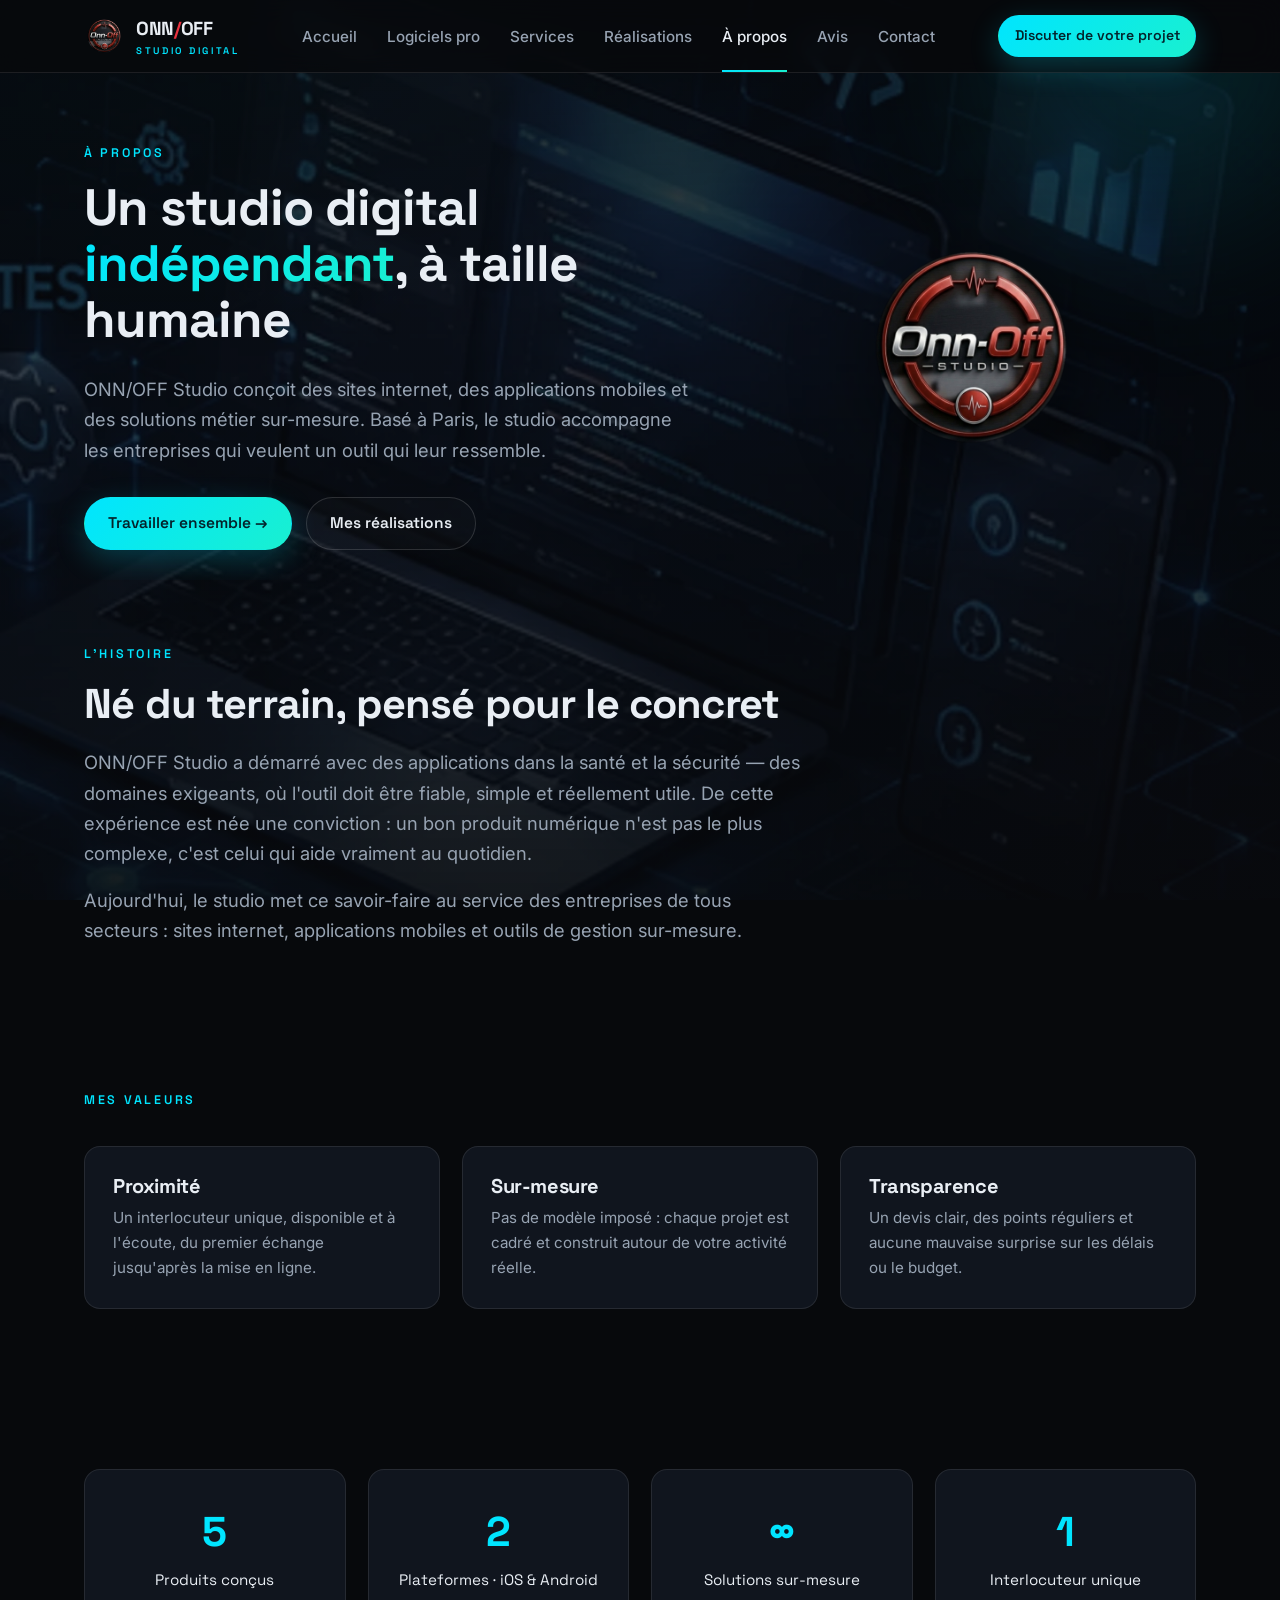
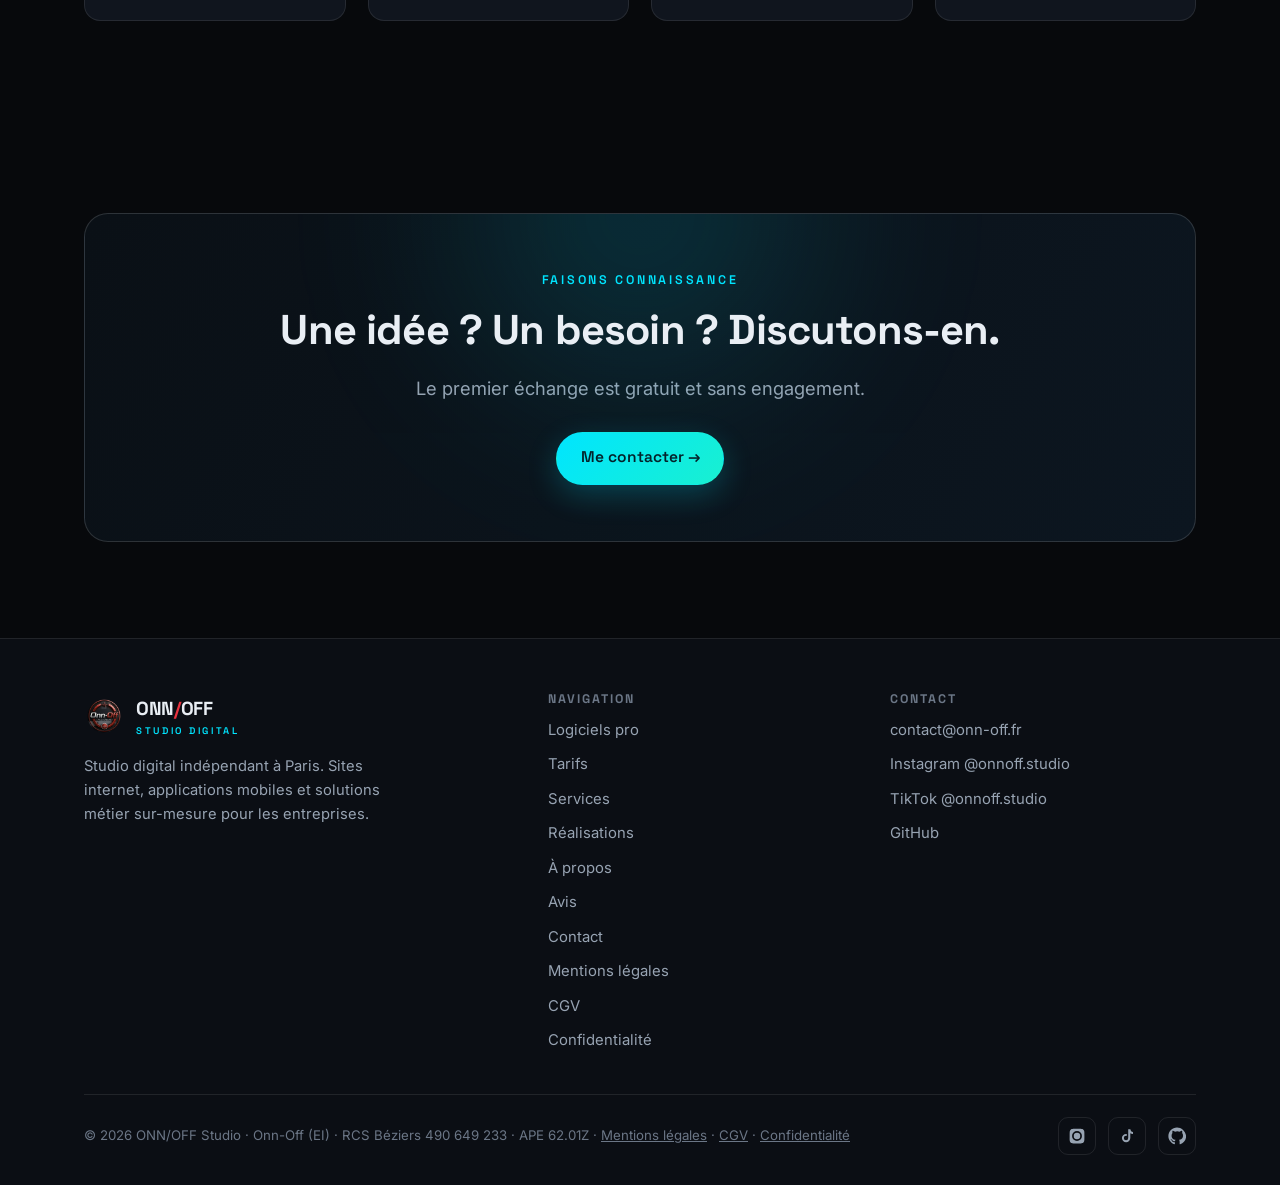
==== commit 93fa6b66: "Menu : onglet Avis aussi sur la page A propos" ====
--- a/a-propos.html
+++ b/a-propos.html
@@ -60,7 +60,7 @@
       <span>ONN<span class="slash">/</span>OFF<small>STUDIO DIGITAL</small></span>
     </a>
     <nav>
-      <ul class="nav-links"><li><a href="index.html">Accueil</a></li><li><a href="index.html#logiciels-pro">Logiciels pro</a></li><li><a href="services.html">Services</a></li><li><a href="realisations.html">Réalisations</a></li><li><a href="a-propos.html" class="active">À propos</a></li><li><a href="contact.html">Contact</a></li></ul>
+      <ul class="nav-links"><li><a href="index.html">Accueil</a></li><li><a href="index.html#logiciels-pro">Logiciels pro</a></li><li><a href="services.html">Services</a></li><li><a href="realisations.html">Réalisations</a></li><li><a href="a-propos.html" class="active">À propos</a></li><li><a href="avis.html">Avis</a></li><li><a href="contact.html">Contact</a></li></ul>
     </nav>
     <div class="nav-cta">
       <a href="contact.html" class="btn btn-primary btn-sm">Discuter de votre projet</a>
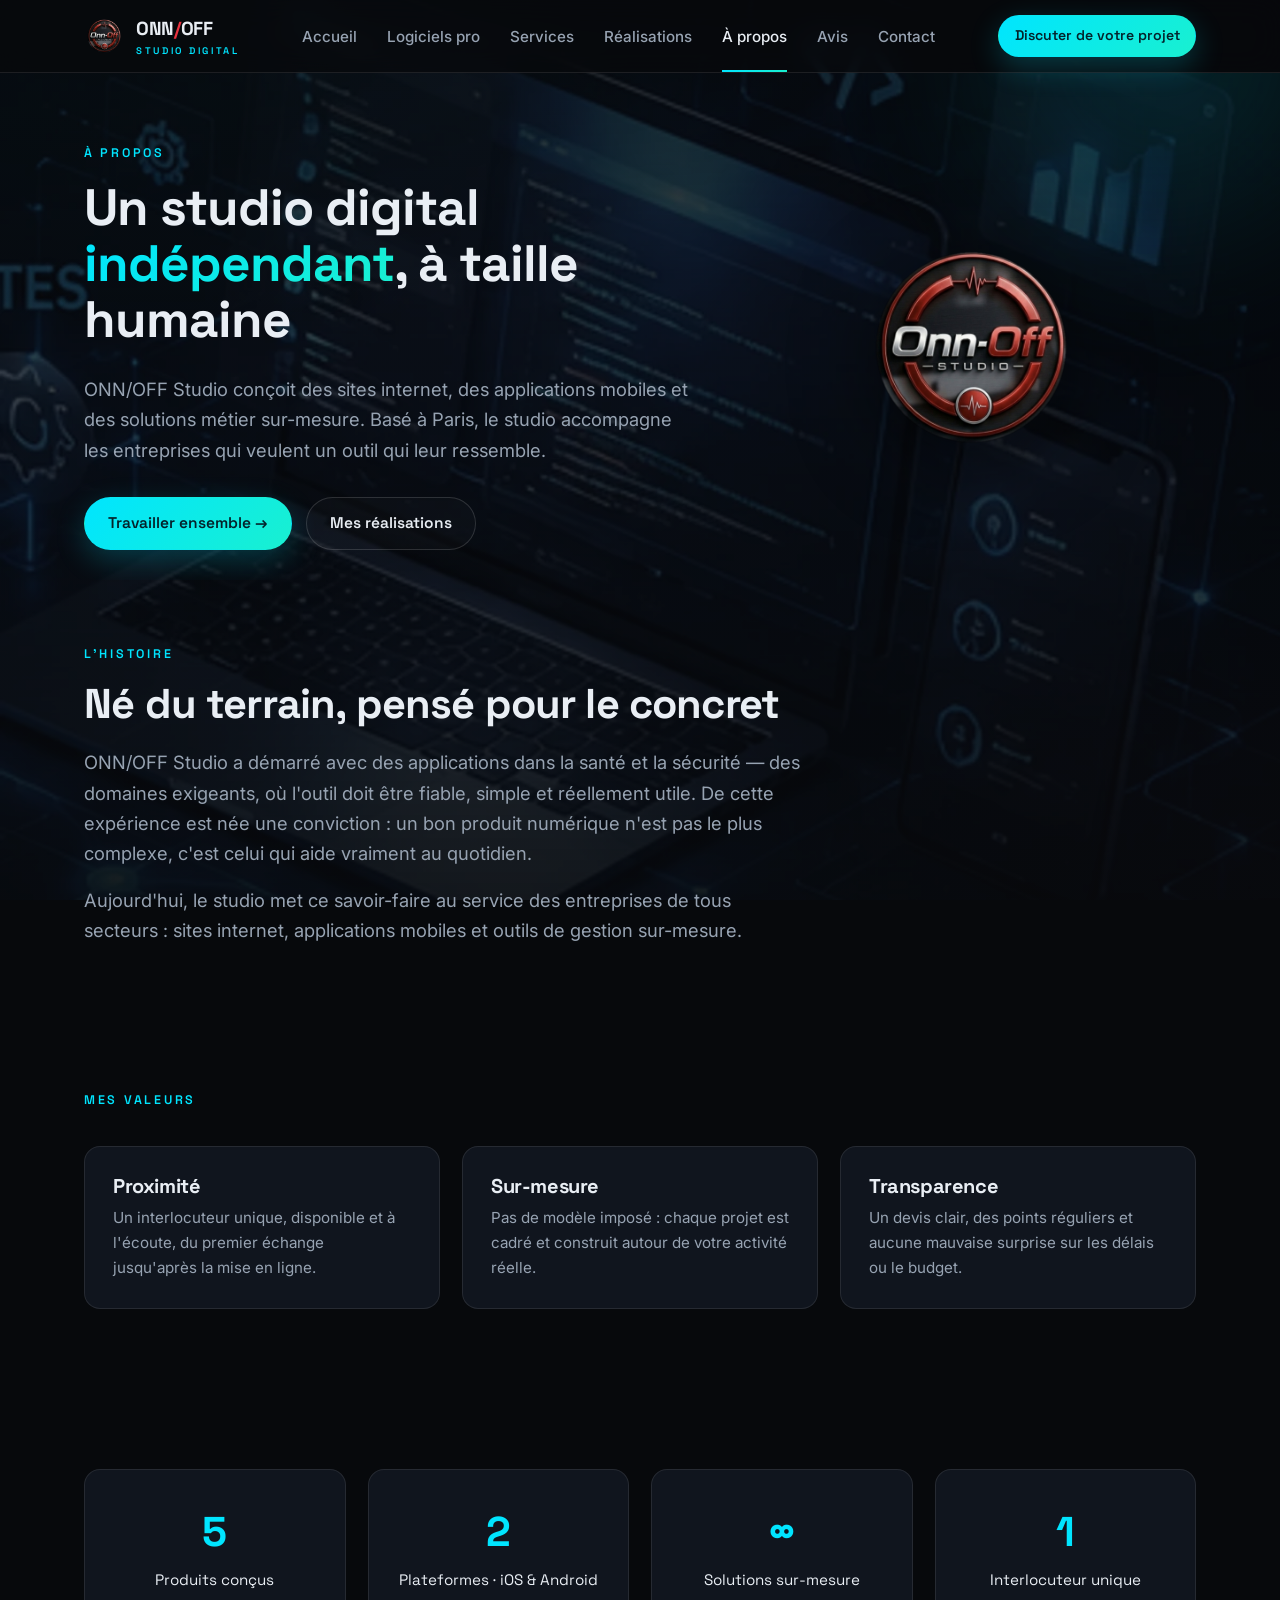
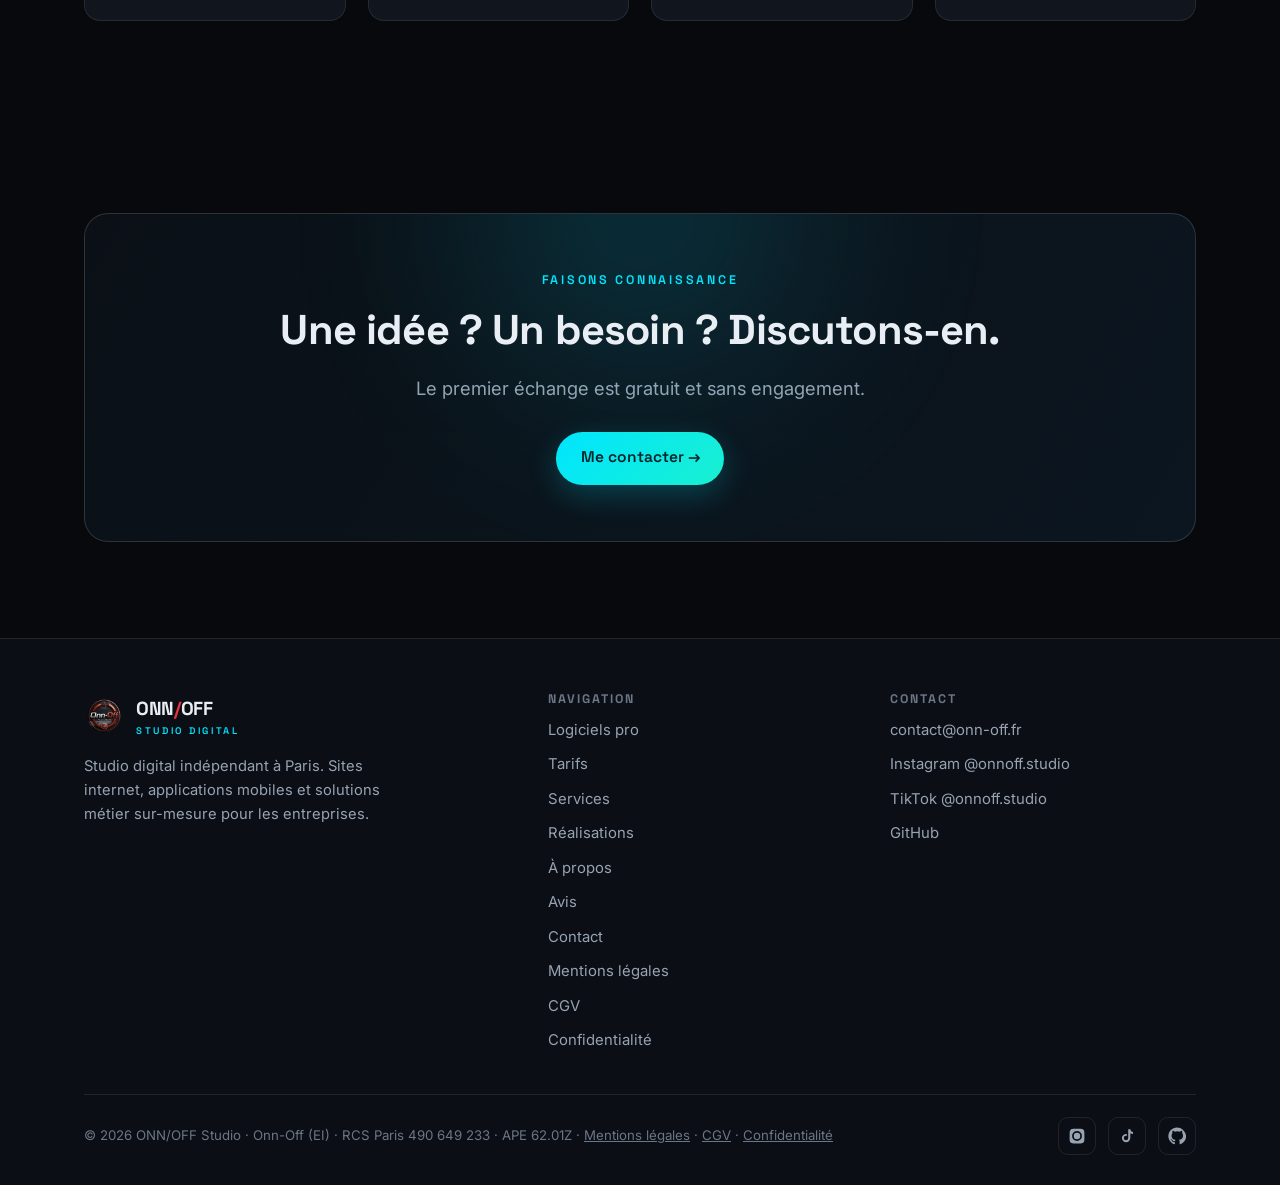
==== commit d6dbfb0a: "Nouveau siege : 59 rue de Ponthieu, 75008 Paris (RCS Paris) Le transfert de domiciliation est acte a" ====
--- a/a-propos.html
+++ b/a-propos.html
@@ -154,7 +154,7 @@
       </div>
     </div>
     <div class="footer-bottom">
-      <small>&copy; <span id="year">2026</span> ONN/OFF Studio &middot; Onn-Off (EI) &middot; RCS Béziers 490&nbsp;649&nbsp;233 &middot; APE 62.01Z &middot; <a href="mentions-legales.html" style="color:inherit;text-decoration:underline">Mentions légales</a> &middot; <a href="cgv.html" style="color:inherit;text-decoration:underline">CGV</a> &middot; <a href="confidentialite.html" style="color:inherit;text-decoration:underline">Confidentialité</a></small>
+      <small>&copy; <span id="year">2026</span> ONN/OFF Studio &middot; Onn-Off (EI) &middot; RCS Paris 490&nbsp;649&nbsp;233 &middot; APE 62.01Z &middot; <a href="mentions-legales.html" style="color:inherit;text-decoration:underline">Mentions légales</a> &middot; <a href="cgv.html" style="color:inherit;text-decoration:underline">CGV</a> &middot; <a href="confidentialite.html" style="color:inherit;text-decoration:underline">Confidentialité</a></small>
       <div class="socials">
         <a href="https://www.instagram.com/onnoff.studio/" target="_blank" rel="noopener" aria-label="Instagram"><svg viewBox="0 0 24 24"><path d="M12 2.2c3.2 0 3.6 0 4.9.07 1.2.06 1.8.25 2.2.42.6.2 1 .5 1.4.9.4.4.7.8.9 1.4.17.4.36 1 .42 2.2.06 1.3.07 1.7.07 4.9s0 3.6-.07 4.9c-.06 1.2-.25 1.8-.42 2.2-.2.6-.5 1-.9 1.4-.4.4-.8.7-1.4.9-.4.17-1 .36-2.2.42-1.3.06-1.7.07-4.9.07s-3.6 0-4.9-.07c-1.2-.06-1.8-.25-2.2-.42-.6-.2-1-.5-1.4-.9-.4-.4-.7-.8-.9-1.4-.17-.4-.36-1-.42-2.2C2.2 15.6 2.2 15.2 2.2 12s0-3.6.07-4.9c.06-1.2.25-1.8.42-2.2.2-.6.5-1 .9-1.4.4-.4.8-.7 1.4-.9.4-.17 1-.36 2.2-.42C8.4 2.2 8.8 2.2 12 2.2zm0 3.2A6.6 6.6 0 1018.6 12 6.6 6.6 0 0012 5.4zm0 10.9A4.3 4.3 0 1116.3 12 4.3 4.3 0 0112 16.3zm6.8-11.2a1.54 1.54 0 11-1.54-1.54 1.54 1.54 0 011.54 1.54z"/></svg></a>
         <a href="https://www.tiktok.com/@onnoff.studio" target="_blank" rel="noopener" aria-label="TikTok"><svg viewBox="0 0 24 24"><path d="M16.5 3c.3 2 1.5 3.5 3.5 3.8v2.6c-1.3.1-2.5-.3-3.6-1v6.4a5.6 5.6 0 11-5.6-5.6c.3 0 .6 0 .9.1v2.7a2.9 2.9 0 00-1-.2 2.9 2.9 0 102.9 2.9V3z"/></svg></a>
